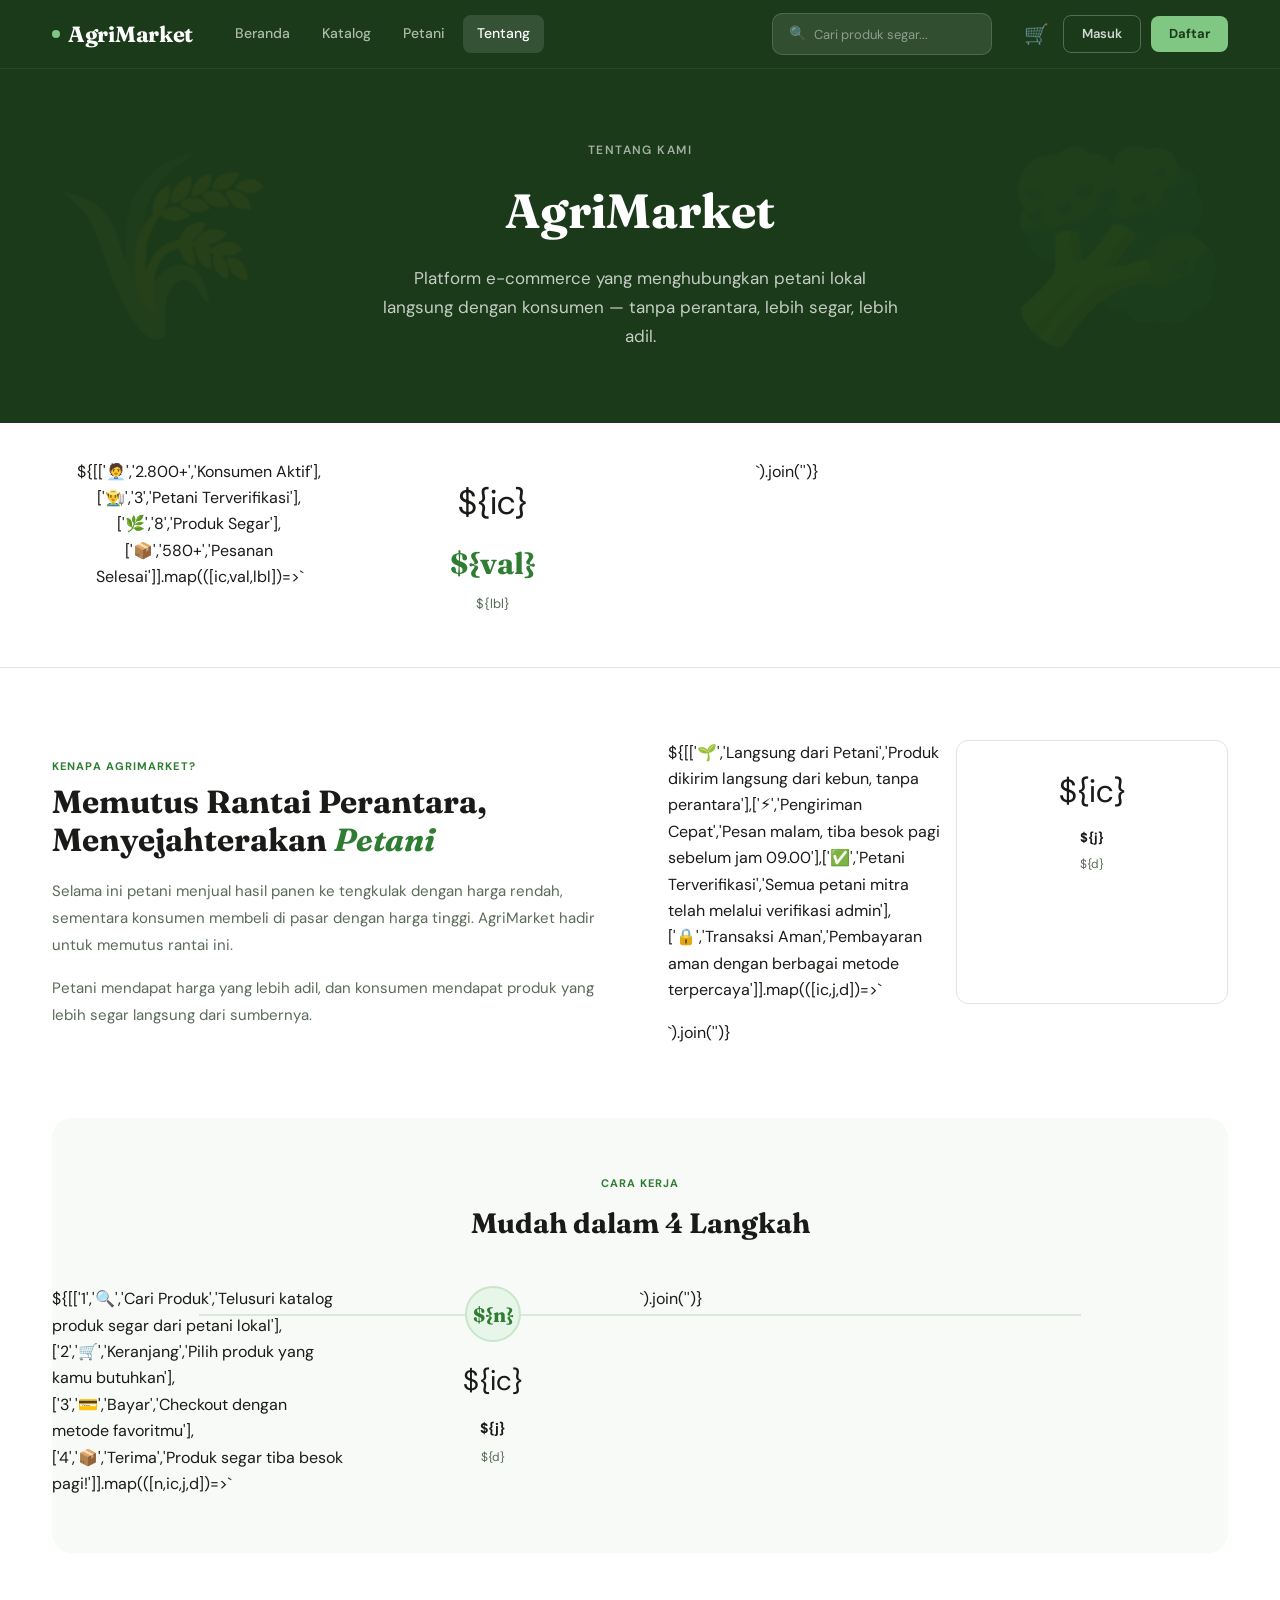
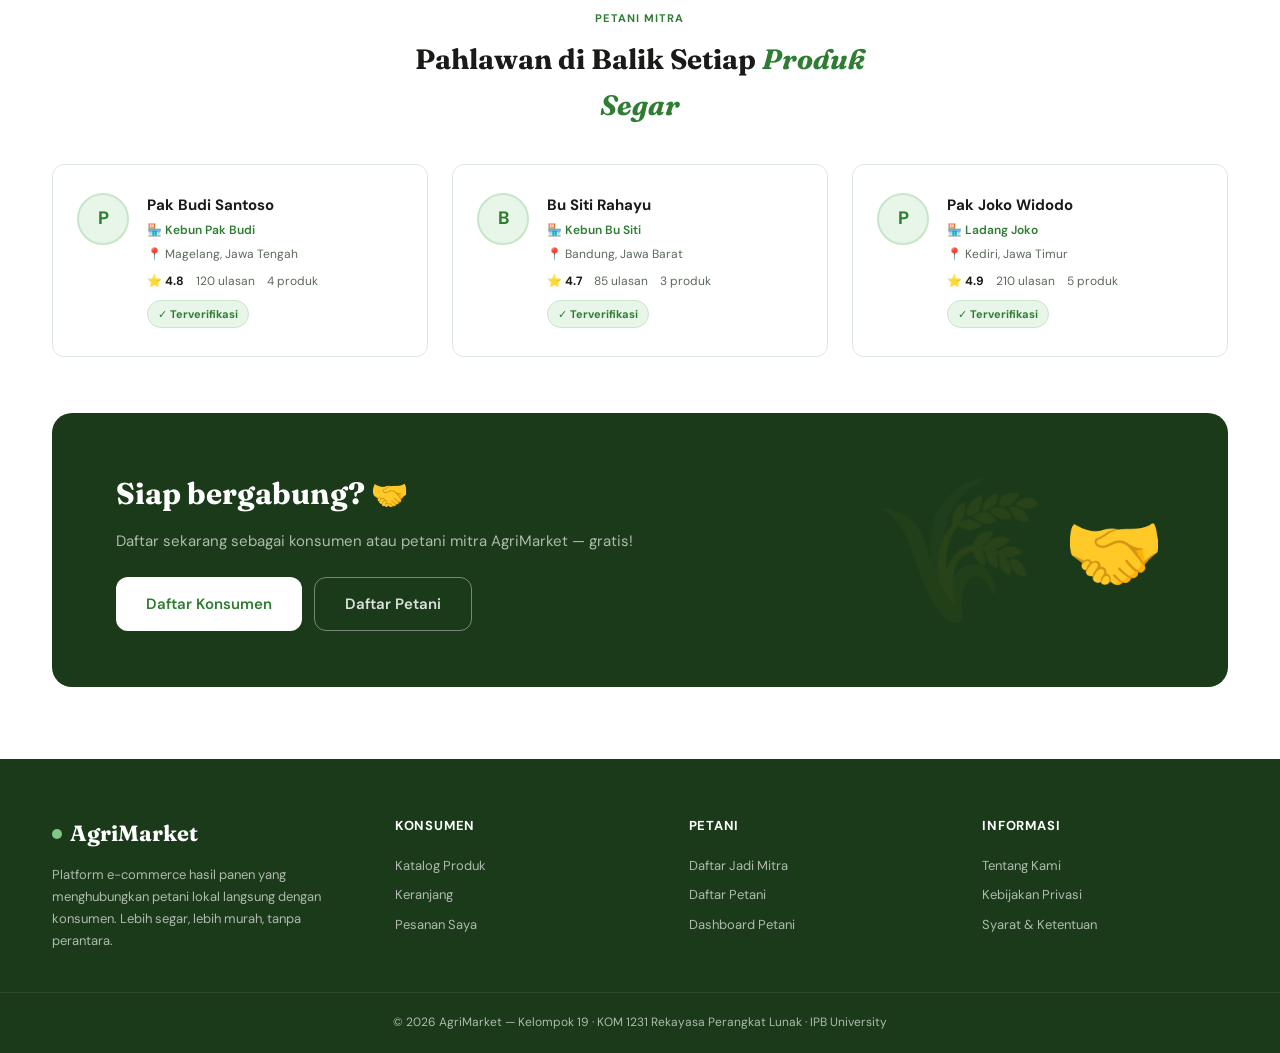
==== pages/tentang.html @ 1451890f "Initial commit" ====
<!DOCTYPE html>
<html lang="id">
<head>
<meta charset="UTF-8">
<meta name="viewport" content="width=device-width, initial-scale=1.0">
<title>Tentang Kami — AgriMarket</title>
<link rel="stylesheet" href="../css/style.css">
</head>
<body>
<div id="navbar"></div>

<!-- Hero -->
<div style="background:var(--g900);padding:72px 0;text-align:center;color:#fff;position:relative;overflow:hidden">
  <div style="position:absolute;left:4%;top:50%;transform:translateY(-50%);font-size:180px;opacity:.05">🌾</div>
  <div style="position:absolute;right:4%;top:50%;transform:translateY(-50%);font-size:180px;opacity:.05">🥦</div>
  <div style="position:relative;z-index:1">
    <div style="font-size:12px;text-transform:uppercase;letter-spacing:.12em;opacity:.6;margin-bottom:10px;font-weight:600">Tentang Kami</div>
    <h1 style="font-family:var(--font-head);font-size:48px;font-weight:700;margin-bottom:14px">AgriMarket</h1>
    <p style="font-size:17px;opacity:.75;max-width:520px;margin:0 auto;line-height:1.7">Platform e-commerce yang menghubungkan petani lokal langsung dengan konsumen — tanpa perantara, lebih segar, lebih adil.</p>
  </div>
</div>

<!-- Stats -->
<div style="background:var(--white);border-bottom:1.5px solid var(--border)">
  <div class="container">
    <div style="display:grid;grid-template-columns:repeat(4,1fr);text-align:center;padding:36px 0">
      ${[['🧑‍💼','2.800+','Konsumen Aktif'],['👨‍🌾','3','Petani Terverifikasi'],['🌿','8','Produk Segar'],['📦','580+','Pesanan Selesai']].map(([ic,val,lbl])=>`
      <div style="padding:16px">
        <div style="font-size:34px;margin-bottom:8px">${ic}</div>
        <div style="font-family:var(--font-head);font-size:30px;font-weight:700;color:var(--g700)">${val}</div>
        <div style="font-size:13px;color:var(--muted);margin-top:5px">${lbl}</div>
      </div>`).join('')}
    </div>
  </div>
</div>

<div class="container">

  <!-- Misi -->
  <section class="section">
    <div style="display:grid;grid-template-columns:1fr 1fr;gap:56px;align-items:center">
      <div>
        <div class="sec-pre">Kenapa AgriMarket?</div>
        <h2 style="font-family:var(--font-head);font-size:32px;font-weight:700;margin-bottom:18px;line-height:1.2">Memutus Rantai Perantara, Menyejahterakan <em style="color:var(--g700)">Petani</em></h2>
        <p class="text-muted" style="font-size:15px;line-height:1.8;margin-bottom:16px">Selama ini petani menjual hasil panen ke tengkulak dengan harga rendah, sementara konsumen membeli di pasar dengan harga tinggi. AgriMarket hadir untuk memutus rantai ini.</p>
        <p class="text-muted" style="font-size:15px;line-height:1.8">Petani mendapat harga yang lebih adil, dan konsumen mendapat produk yang lebih segar langsung dari sumbernya.</p>
      </div>
      <div style="display:grid;grid-template-columns:1fr 1fr;gap:16px">
        ${[['🌱','Langsung dari Petani','Produk dikirim langsung dari kebun, tanpa perantara'],['⚡','Pengiriman Cepat','Pesan malam, tiba besok pagi sebelum jam 09.00'],['✅','Petani Terverifikasi','Semua petani mitra telah melalui verifikasi admin'],['🔒','Transaksi Aman','Pembayaran aman dengan berbagai metode terpercaya']].map(([ic,j,d])=>`
        <div class="card card-pad" style="text-align:center">
          <div style="font-size:32px;margin-bottom:10px">${ic}</div>
          <div style="font-size:13px;font-weight:700;margin-bottom:6px">${j}</div>
          <div style="font-size:12px;color:var(--muted);line-height:1.5">${d}</div>
        </div>`).join('')}
      </div>
    </div>
  </section>

  <!-- Cara kerja -->
  <section class="section section-alt" style="padding:56px 0;background:var(--surf);border-radius:20px;margin-bottom:56px">
    <div style="text-align:center;margin-bottom:40px">
      <div class="sec-pre">Cara Kerja</div>
      <h2 style="font-family:var(--font-head);font-size:28px;font-weight:700">Mudah dalam 4 Langkah</h2>
    </div>
    <div class="steps-grid">
      ${[['1','🔍','Cari Produk','Telusuri katalog produk segar dari petani lokal'],['2','🛒','Keranjang','Pilih produk yang kamu butuhkan'],['3','💳','Bayar','Checkout dengan metode favoritmu'],['4','📦','Terima','Produk segar tiba besok pagi!']].map(([n,ic,j,d])=>`
      <div class="step">
        <div class="step-num">${n}</div>
        <div class="step-icon">${ic}</div>
        <div class="step-title">${j}</div>
        <div class="step-desc">${d}</div>
      </div>`).join('')}
    </div>
  </section>

  <!-- Petani mitra -->
  <section style="padding-bottom:56px">
    <div class="sec-head" style="text-align:center;max-width:500px;margin:0 auto 36px">
      <div class="sec-pre">Petani Mitra</div>
      <h2 style="font-family:var(--font-head);font-size:28px;font-weight:700">Pahlawan di Balik Setiap <em style="color:var(--g700)">Produk Segar</em></h2>
    </div>
    <div class="farmer-grid" id="farmer-list"></div>
  </section>

  <!-- CTA -->
  <section style="padding-bottom:72px">
    <div class="banner-join">
      <div>
        <h2>Siap bergabung? 🤝</h2>
        <p>Daftar sekarang sebagai konsumen atau petani mitra AgriMarket — gratis!</p>
        <div class="banner-join-btns">
          <a href="register.html" class="btn btn-white btn-lg">Daftar Konsumen</a>
          <a href="register.html?role=petani" class="btn btn-lg" style="background:transparent;border:1.5px solid rgba(255,255,255,.4);color:rgba(255,255,255,.85)">Daftar Petani</a>
        </div>
      </div>
      <div class="banner-visual">🤝</div>
    </div>
  </section>

</div>

<div id="footer"></div>
<script src="../js/app.js"></script>
<script src="../js/components.js"></script>
<script>
  initComponents('../');
  document.getElementById('farmer-list').innerHTML = DATA.petanis.map(p => `
    <a href="profil-petani.html?id=${p.id}" class="farmer-card">
      <div class="farmer-av">${p.nama.charAt(0)}</div>
      <div>
        <div class="farmer-name">${p.nama}</div>
        <div class="farmer-toko">🏪 ${p.toko}</div>
        <div class="farmer-loc">📍 ${p.lokasi}</div>
        <div class="farmer-meta"><span>⭐ <strong>${p.rating.toFixed(1)}</strong></span><span>${p.ulasan} ulasan</span><span>${p.produk} produk</span></div>
        <div style="margin-top:8px"><span class="badge badge-green">✓ Terverifikasi</span></div>
      </div>
    </a>`).join('');
</script>
</body>
</html>
---- css/style.css ----
/* ============================================================
   AgriMarket — Main Stylesheet
   Static HTML Version
   ============================================================ */

@import url('https://fonts.googleapis.com/css2?family=Fraunces:ital,wght@0,400;0,600;0,700;1,400&family=DM+Sans:wght@400;500;600&display=swap');

*, *::before, *::after { box-sizing: border-box; margin: 0; padding: 0; }

:root {
  --g900: #1a3a1a;
  --g800: #1B5E20;
  --g700: #2E7D32;
  --g500: #43A047;
  --g300: #81C784;
  --g100: #C8E6C9;
  --g50:  #E8F5E9;
  --gpale:#F1F8E9;
  --amber:#E65C00;
  --red:  #C62828;
  --navy: #1A237E;
  --txt:  #1a1a18;
  --muted:#5a6a5a;
  --light:#9aaa9a;
  --border:#dde8dd;
  --surf: #f7faf7;
  --white:#ffffff;
  --sh:   0 2px 16px rgba(30,60,30,.08);
  --sh-lg:0 8px 40px rgba(30,60,30,.12);
  --r:    12px;
  --font-head: 'Fraunces', Georgia, serif;
  --font-body: 'DM Sans', system-ui, sans-serif;
}

html { scroll-behavior: smooth; }
body { font-family: var(--font-body); color: var(--txt); background: var(--white); line-height: 1.65; -webkit-font-smoothing: antialiased; }
a    { text-decoration: none; color: inherit; }
img  { max-width: 100%; display: block; }

/* ── NAVBAR ── */
.navbar {
  background: var(--g900);
  position: sticky; top: 0; z-index: 100;
  border-bottom: 1px solid rgba(255,255,255,.06);
}
.nav-inner {
  max-width: 1240px; margin: 0 auto;
  padding: 0 32px; height: 68px;
  display: flex; align-items: center; gap: 28px;
}
.nav-logo {
  font-family: var(--font-head);
  color: #fff; font-size: 22px; font-weight: 700;
  letter-spacing: -.3px; white-space: nowrap;
  display: flex; align-items: center; gap: 8px;
}
.nav-logo .dot { width: 8px; height: 8px; border-radius: 50%; background: var(--g300); }
.nav-links { display: flex; gap: 4px; }
.nav-link {
  color: rgba(255,255,255,.65); font-size: 14px; font-weight: 500;
  padding: 7px 14px; border-radius: 8px; transition: all .15s;
}
.nav-link:hover { color: #fff; background: rgba(255,255,255,.08); }
.nav-link.active { color: #fff; background: rgba(255,255,255,.12); }
.nav-spacer { flex: 1; }
.nav-search {
  display: flex; align-items: center; gap: 8px;
  background: rgba(255,255,255,.1); border: 1px solid rgba(255,255,255,.15);
  border-radius: 10px; padding: 8px 16px; width: 220px; cursor: text;
  transition: all .2s;
}
.nav-search:hover { background: rgba(255,255,255,.14); }
.nav-search input {
  background: transparent; border: none; outline: none;
  color: #fff; font-size: 13px; width: 100%; font-family: var(--font-body);
}
.nav-search input::placeholder { color: rgba(255,255,255,.45); }
.nav-search-icon { font-size: 14px; opacity: .5; }
.nav-right { display: flex; align-items: center; gap: 10px; }
.btn-nav { padding: 7px 18px; border-radius: 8px; font-size: 13px; font-weight: 600; cursor: pointer; transition: all .15s; font-family: var(--font-body); border: none; }
.btn-nav-ghost { background: transparent; color: rgba(255,255,255,.8); border: 1px solid rgba(255,255,255,.25); }
.btn-nav-ghost:hover { background: rgba(255,255,255,.1); color: #fff; }
.btn-nav-solid { background: var(--g300); color: var(--g900); font-weight: 700; }
.btn-nav-solid:hover { background: #fff; }
.nav-cart {
  position: relative; color: rgba(255,255,255,.75); font-size: 20px;
  cursor: pointer; padding: 4px; transition: color .15s;
  display: flex; align-items: center;
}
.nav-cart:hover { color: #fff; }
.cart-badge {
  position: absolute; top: -4px; right: -6px;
  background: var(--amber); color: #fff;
  border-radius: 50%; width: 18px; height: 18px;
  font-size: 10px; font-weight: 700;
  display: flex; align-items: center; justify-content: center;
  font-family: var(--font-body);
}

/* ── HERO ── */
.hero {
  background: var(--g900);
  min-height: 580px;
  display: flex; align-items: center;
  position: relative; overflow: hidden;
}
.hero-bg-text {
  position: absolute; right: -2%; bottom: -5%;
  font-family: var(--font-head);
  font-size: 320px; font-weight: 700; color: rgba(255,255,255,.03);
  line-height: 1; pointer-events: none; user-select: none;
  white-space: nowrap;
}
.hero-inner {
  max-width: 1240px; margin: 0 auto; padding: 80px 32px;
  display: grid; grid-template-columns: 1fr 480px; gap: 64px; align-items: center;
  position: relative; z-index: 1;
}
.hero-pre {
  display: inline-flex; align-items: center; gap: 8px;
  background: rgba(129,199,132,.15); border: 1px solid rgba(129,199,132,.3);
  border-radius: 20px; padding: 5px 14px;
  font-size: 12px; font-weight: 600; color: var(--g300);
  text-transform: uppercase; letter-spacing: .08em; margin-bottom: 20px;
}
.hero-h {
  font-family: var(--font-head);
  font-size: 54px; font-weight: 700; color: #fff;
  line-height: 1.1; margin-bottom: 18px; letter-spacing: -.5px;
}
.hero-h em { font-style: italic; color: var(--g300); }
.hero-sub { font-size: 17px; color: rgba(255,255,255,.65); margin-bottom: 36px; line-height: 1.7; max-width: 480px; }
.hero-btns { display: flex; gap: 12px; flex-wrap: wrap; }
.btn-hero-main { background: var(--g300); color: var(--g900); border: none; border-radius: 10px; padding: 14px 28px; font-size: 15px; font-weight: 700; cursor: pointer; font-family: var(--font-body); transition: all .2s; }
.btn-hero-main:hover { background: #fff; transform: translateY(-1px); box-shadow: 0 6px 20px rgba(0,0,0,.2); }
.btn-hero-ghost { background: transparent; color: rgba(255,255,255,.8); border: 1.5px solid rgba(255,255,255,.3); border-radius: 10px; padding: 13px 28px; font-size: 15px; font-weight: 600; cursor: pointer; font-family: var(--font-body); transition: all .2s; }
.btn-hero-ghost:hover { border-color: rgba(255,255,255,.6); color: #fff; }
.hero-stats { display: flex; gap: 36px; margin-top: 44px; padding-top: 36px; border-top: 1px solid rgba(255,255,255,.1); }
.hs { }
.hs-num { font-family: var(--font-head); font-size: 28px; font-weight: 700; color: #fff; }
.hs-lbl { font-size: 12px; color: rgba(255,255,255,.5); margin-top: 3px; }
.hero-visual {
  background: rgba(255,255,255,.04); border: 1px solid rgba(255,255,255,.08);
  border-radius: 24px; padding: 40px;
  display: flex; flex-direction: column; gap: 12px;
}
.hv-card {
  background: rgba(255,255,255,.07); border: 1px solid rgba(255,255,255,.1);
  border-radius: 14px; padding: 16px 20px;
  display: flex; align-items: center; gap: 14px;
  animation: float 4s ease-in-out infinite;
}
.hv-card:nth-child(2) { animation-delay: .6s; margin-left: 24px; }
.hv-card:nth-child(3) { animation-delay: 1.2s; }
@keyframes float { 0%,100%{transform:translateY(0)} 50%{transform:translateY(-5px)} }
.hv-icon { font-size: 32px; flex-shrink: 0; }
.hv-name { font-size: 14px; font-weight: 600; color: #fff; margin-bottom: 2px; }
.hv-meta { font-size: 12px; color: rgba(255,255,255,.5); }
.hv-price { font-size: 15px; font-weight: 700; color: var(--g300); margin-left: auto; }

/* ── SECTION ── */
.section { padding: 72px 0; }
.section-alt { background: var(--surf); }
.container { max-width: 1240px; margin: 0 auto; padding: 0 32px; }
.sec-head { margin-bottom: 40px; }
.sec-pre { font-size: 11px; font-weight: 700; color: var(--g700); text-transform: uppercase; letter-spacing: .1em; margin-bottom: 8px; }
.sec-title { font-family: var(--font-head); font-size: 34px; font-weight: 700; color: var(--txt); line-height: 1.2; }
.sec-title em { font-style: italic; color: var(--g700); }
.sec-sub { font-size: 15px; color: var(--muted); margin-top: 10px; line-height: 1.6; }
.sec-head-row { display: flex; align-items: flex-end; justify-content: space-between; }
.sec-link { font-size: 14px; font-weight: 600; color: var(--g700); display: flex; align-items: center; gap: 4px; transition: gap .15s; }
.sec-link:hover { gap: 8px; }

/* ── CATEGORY ── */
.cat-strip { display: flex; gap: 10px; flex-wrap: wrap; margin-bottom: 40px; }
.cat-chip {
  padding: 8px 20px; border-radius: 20px;
  border: 1.5px solid var(--border); background: var(--white);
  color: var(--muted); font-size: 13px; font-weight: 500;
  cursor: pointer; transition: all .15s; white-space: nowrap;
}
.cat-chip:hover, .cat-chip.active {
  background: var(--g50); border-color: var(--g700); color: var(--g700);
}

/* ── PRODUCT GRID ── */
.prod-grid { display: grid; grid-template-columns: repeat(4,1fr); gap: 20px; }
.prod-card {
  background: var(--white); border-radius: var(--r);
  border: 1.5px solid var(--border); overflow: hidden;
  transition: box-shadow .2s, transform .2s, border-color .2s;
  display: flex; flex-direction: column;
}
.prod-card:hover { box-shadow: var(--sh); transform: translateY(-3px); border-color: var(--g100); }
.prod-img {
  height: 160px; display: flex; align-items: center; justify-content: center;
  font-size: 56px; background: var(--g50); position: relative;
}
.prod-badge {
  position: absolute; top: 10px; left: 10px;
  background: var(--g700); color: #fff;
  border-radius: 6px; padding: 3px 8px; font-size: 10px; font-weight: 700;
}
.prod-body { padding: 14px 16px; flex: 1; display: flex; flex-direction: column; }
.prod-name { font-size: 14px; font-weight: 600; color: var(--txt); margin-bottom: 4px; line-height: 1.35; }
.prod-seller { font-size: 12px; color: var(--muted); margin-bottom: 5px; display: flex; align-items: center; gap: 4px; }
.prod-rating { font-size: 11px; color: var(--amber); margin-bottom: 12px; }
.prod-footer { display: flex; align-items: center; justify-content: space-between; margin-top: auto; }
.prod-price { font-family: var(--font-head); font-size: 18px; font-weight: 700; color: var(--g700); }
.prod-price span { font-family: var(--font-body); font-size: 11px; font-weight: 400; color: var(--muted); }
.btn-add {
  background: var(--g700); color: #fff; border: none;
  border-radius: 8px; padding: 8px 14px; font-size: 13px; font-weight: 600;
  cursor: pointer; transition: all .15s; font-family: var(--font-body);
}
.btn-add:hover { background: var(--g900); }

/* ── WHY CARDS ── */
.why-grid { display: grid; grid-template-columns: repeat(4,1fr); gap: 24px; }
.why-card {
  background: var(--white); border-radius: var(--r);
  border: 1.5px solid var(--border); padding: 28px 24px;
  transition: box-shadow .2s, border-color .2s;
}
.why-card:hover { box-shadow: var(--sh); border-color: var(--g100); }
.why-icon { font-size: 36px; margin-bottom: 16px; }
.why-title { font-size: 15px; font-weight: 700; margin-bottom: 8px; }
.why-desc  { font-size: 13px; color: var(--muted); line-height: 1.6; }

/* ── FARMER CARDS ── */
.farmer-grid { display: grid; grid-template-columns: repeat(3,1fr); gap: 24px; }
.farmer-card {
  background: var(--white); border-radius: var(--r);
  border: 1.5px solid var(--border); padding: 28px 24px;
  transition: box-shadow .2s, border-color .2s;
  display: flex; gap: 18px; align-items: flex-start;
}
.farmer-card:hover { box-shadow: var(--sh); border-color: var(--g100); }
.farmer-av {
  width: 52px; height: 52px; flex-shrink: 0;
  border-radius: 50%; background: var(--g50);
  display: flex; align-items: center; justify-content: center;
  font-size: 18px; font-weight: 700; color: var(--g700);
  border: 2px solid var(--g100);
}
.farmer-name { font-size: 15px; font-weight: 700; margin-bottom: 3px; }
.farmer-toko { font-size: 12px; color: var(--g700); font-weight: 600; margin-bottom: 4px; }
.farmer-loc  { font-size: 12px; color: var(--muted); margin-bottom: 8px; }
.farmer-meta { display: flex; gap: 12px; font-size: 12px; color: var(--muted); flex-wrap: wrap; }
.farmer-meta strong { color: var(--txt); }

/* ── STEPS ── */
.steps-grid { display: grid; grid-template-columns: repeat(4,1fr); gap: 0; position: relative; }
.steps-grid::before {
  content: ''; position: absolute; top: 28px; left: 12.5%; right: 12.5%;
  height: 2px; background: var(--border); z-index: 0;
}
.step { text-align: center; padding: 0 16px; position: relative; z-index: 1; }
.step-num {
  width: 56px; height: 56px; border-radius: 50%;
  background: var(--g50); border: 2px solid var(--g100);
  display: flex; align-items: center; justify-content: center;
  margin: 0 auto 16px;
  font-family: var(--font-head); font-size: 20px; font-weight: 700; color: var(--g700);
}
.step-icon { font-size: 28px; margin-bottom: 12px; }
.step-title { font-size: 14px; font-weight: 700; margin-bottom: 8px; }
.step-desc  { font-size: 12px; color: var(--muted); line-height: 1.6; }

/* ── BANNER ── */
.banner-join {
  background: var(--g900); border-radius: 20px;
  padding: 56px 64px;
  display: grid; grid-template-columns: 1fr auto; gap: 48px; align-items: center;
  position: relative; overflow: hidden;
}
.banner-join::after {
  content: '🌾'; position: absolute; right: 180px; top: 50%;
  transform: translateY(-50%); font-size: 140px; opacity: .06; pointer-events: none;
}
.banner-join h2 { font-family: var(--font-head); font-size: 30px; font-weight: 700; color: #fff; margin-bottom: 10px; }
.banner-join p  { font-size: 15px; color: rgba(255,255,255,.65); margin-bottom: 24px; line-height: 1.6; }
.banner-join-btns { display: flex; gap: 12px; }
.banner-visual { font-size: 80px; position: relative; z-index: 1; }

/* ── TESTIMONIALS ── */
.testi-grid { display: grid; grid-template-columns: repeat(3,1fr); gap: 24px; }
.testi-card {
  background: var(--white); border-radius: var(--r); border: 1.5px solid var(--border); padding: 24px;
}
.testi-stars { color: var(--amber); font-size: 14px; margin-bottom: 12px; }
.testi-text  { font-size: 14px; color: var(--muted); line-height: 1.7; margin-bottom: 16px; font-style: italic; }
.testi-author { display: flex; align-items: center; gap: 10px; }
.testi-av { width: 36px; height: 36px; border-radius: 50%; background: var(--g50); display: flex; align-items: center; justify-content: center; font-size: 13px; font-weight: 700; color: var(--g700); }
.testi-name { font-size: 13px; font-weight: 600; }
.testi-role { font-size: 11px; color: var(--muted); }

/* ── BUTTONS ── */
.btn { display: inline-flex; align-items: center; gap: 6px; padding: 11px 24px; border-radius: 10px; font-size: 14px; font-weight: 600; cursor: pointer; font-family: var(--font-body); border: none; transition: all .18s; }
.btn-green   { background: var(--g700); color: #fff; }
.btn-green:hover { background: var(--g900); transform: translateY(-1px); }
.btn-outline { background: transparent; color: var(--g700); border: 2px solid var(--g700); }
.btn-outline:hover { background: var(--g50); }
.btn-white   { background: #fff; color: var(--g700); }
.btn-white:hover { background: var(--g50); }
.btn-lg { padding: 14px 30px; font-size: 15px; border-radius: 12px; }
.btn-sm { padding: 7px 14px; font-size: 12px; border-radius: 8px; }

/* ── FORM ── */
.form-group  { margin-bottom: 18px; }
.form-label  { display: block; font-size: 12px; font-weight: 600; color: var(--muted); text-transform: uppercase; letter-spacing: .06em; margin-bottom: 7px; }
.form-input  { width: 100%; background: var(--white); border: 1.5px solid var(--border); border-radius: 10px; padding: 11px 16px; font-size: 14px; font-family: var(--font-body); color: var(--txt); transition: border-color .15s, box-shadow .15s; }
.form-input:focus { outline: none; border-color: var(--g500); box-shadow: 0 0 0 3px rgba(67,160,71,.1); }
.form-select { appearance: none; background-image: url("data:image/svg+xml,%3Csvg xmlns='http://www.w3.org/2000/svg' width='12' height='12' viewBox='0 0 12 12'%3E%3Cpath fill='%235a6a5a' d='M6 8L1 3h10z'/%3E%3C/svg%3E"); background-repeat: no-repeat; background-position: right 14px center; padding-right: 40px; }

/* ── TABLE ── */
.tbl { width: 100%; border-collapse: collapse; font-size: 13px; }
.tbl th { background: var(--surf); padding: 12px 16px; font-size: 11px; font-weight: 700; color: var(--muted); text-align: left; text-transform: uppercase; letter-spacing: .06em; border-bottom: 2px solid var(--border); }
.tbl td { padding: 14px 16px; border-bottom: 1px solid var(--border); vertical-align: middle; }
.tbl tr:last-child td { border-bottom: none; }
.tbl tr:hover td { background: var(--surf); }

/* ── BADGES ── */
.badge { display: inline-flex; align-items: center; padding: 4px 10px; border-radius: 20px; font-size: 11px; font-weight: 700; }
.badge-green  { background: var(--g50);  color: var(--g700);  border: 1px solid var(--g100); }
.badge-amber  { background: #FFF3E0;     color: var(--amber); border: 1px solid #FFE0B2; }
.badge-red    { background: #FFEBEE;     color: var(--red);   border: 1px solid #FFCDD2; }
.badge-navy   { background: #E8EAF6;     color: var(--navy);  border: 1px solid #C5CAE9; }
.tag { display: inline-flex; align-items: center; gap: 4px; background: var(--g50); border: 1px solid var(--g100); border-radius: 7px; padding: 4px 10px; font-size: 11px; color: var(--g700); font-weight: 600; }

/* ── DASH LAYOUT ── */
.dash-wrap { display: grid; grid-template-columns: 240px 1fr; min-height: calc(100vh - 68px); }
.sidebar { background: var(--white); border-right: 1.5px solid var(--border); }
.sb-profile { padding: 24px 20px; border-bottom: 1.5px solid var(--border); }
.sb-av { width: 54px; height: 54px; border-radius: 50%; background: var(--g50); color: var(--g700); font-size: 20px; font-weight: 700; display: flex; align-items: center; justify-content: center; border: 2px solid var(--g100); margin-bottom: 10px; }
.sb-name { font-size: 14px; font-weight: 700; margin-bottom: 2px; }
.sb-role { font-size: 11px; color: var(--muted); }
.sb-nav  { padding: 12px 8px; }
.sb-item { display: flex; align-items: center; gap: 10px; padding: 11px 14px; font-size: 13px; font-weight: 500; color: var(--muted); border-radius: 8px; cursor: pointer; transition: all .12s; text-decoration: none; margin-bottom: 2px; }
.sb-item:hover  { background: var(--surf); color: var(--txt); }
.sb-item.active { background: var(--g50); color: var(--g700); font-weight: 700; }
.dash-main { background: var(--surf); padding: 32px 40px; }

/* admin sidebar */
.admin-sb { background: var(--g900); }
.asb-logo { padding: 20px 22px; border-bottom: 1px solid rgba(255,255,255,.08); color: #fff; font-size: 15px; font-weight: 700; font-family: var(--font-head); }
.asb-item { display: flex; align-items: center; gap: 10px; padding: 11px 22px; font-size: 13px; font-weight: 500; color: rgba(255,255,255,.6); cursor: pointer; transition: all .12s; text-decoration: none; }
.asb-item:hover  { background: rgba(255,255,255,.07); color: rgba(255,255,255,.9); }
.asb-item.active { background: rgba(255,255,255,.12); color: #fff; font-weight: 700; border-left: 3px solid var(--g300); }

/* ── STAT CARDS ── */
.stat-grid { display: grid; grid-template-columns: repeat(4,1fr); gap: 16px; margin-bottom: 28px; }
.stat-card { background: var(--white); border-radius: var(--r); border: 1.5px solid var(--border); padding: 20px; }
.stat-icon  { font-size: 30px; margin-bottom: 12px; }
.stat-label { font-size: 11px; color: var(--muted); font-weight: 600; text-transform: uppercase; letter-spacing: .05em; margin-bottom: 5px; }
.stat-val   { font-family: var(--font-head); font-size: 26px; font-weight: 700; color: var(--txt); }
.stat-sub   { font-size: 11px; margin-top: 4px; }
.stat-up    { color: var(--g700); }
.stat-warn  { color: var(--amber); }

/* ── CART / CHECKOUT ── */
.cart-layout  { display: grid; grid-template-columns: 1fr 360px; gap: 28px; align-items: start; }
.cart-item    { background: var(--white); border-radius: var(--r); border: 1.5px solid var(--border); padding: 18px; display: flex; gap: 16px; align-items: center; margin-bottom: 12px; }
.ci-img       { width: 76px; height: 76px; border-radius: 12px; background: var(--g50); display: flex; align-items: center; justify-content: center; font-size: 34px; flex-shrink: 0; }
.qty-row      { display: flex; align-items: center; gap: 10px; }
.qty-btn      { width: 32px; height: 32px; border-radius: 8px; border: 1.5px solid var(--border); background: var(--white); font-size: 16px; cursor: pointer; display: flex; align-items: center; justify-content: center; font-weight: 600; transition: all .12s; }
.qty-btn:hover{ border-color: var(--g700); color: var(--g700); }
.qty-val      { font-size: 15px; font-weight: 700; min-width: 28px; text-align: center; }
.sum-box      { background: var(--white); border-radius: var(--r); border: 1.5px solid var(--border); padding: 24px; position: sticky; top: 84px; }
.sum-row      { display: flex; justify-content: space-between; font-size: 13px; color: var(--muted); padding: 6px 0; }
.sum-total    { display: flex; justify-content: space-between; font-size: 17px; font-weight: 700; padding-top: 14px; margin-top: 8px; border-top: 2px solid var(--border); }

/* ── DETAIL PAGE ── */
.detail-layout { display: grid; grid-template-columns: 1fr 1.1fr; gap: 48px; align-items: start; }
.d-gallery     { display: flex; flex-direction: column; gap: 12px; }
.d-main        { height: 340px; background: var(--g50); border-radius: 16px; border: 1.5px solid var(--border); display: flex; align-items: center; justify-content: center; font-size: 110px; }
.d-thumbs      { display: flex; gap: 10px; }
.d-thumb       { width: 70px; height: 70px; border-radius: 10px; background: var(--g50); border: 2px solid transparent; display: flex; align-items: center; justify-content: center; font-size: 28px; cursor: pointer; transition: border-color .15s; }
.d-thumb.active{ border-color: var(--g700); }

/* ── AUTH PAGE ── */
.auth-wrap  { min-height: calc(100vh - 68px); display: grid; grid-template-columns: 1fr 1fr; }
.auth-left  { background: var(--g900); padding: 64px 56px; display: flex; flex-direction: column; justify-content: center; position: relative; overflow: hidden; }
.auth-left-bg { position: absolute; right: -60px; bottom: -60px; font-size: 280px; opacity: .04; line-height: 1; pointer-events: none; }
.auth-right { padding: 40px 56px; display: flex; align-items: center; justify-content: center; background: var(--gpale); }
.auth-card  { background: var(--white); border-radius: 20px; border: 1.5px solid var(--border); box-shadow: var(--sh-lg); padding: 44px; width: 100%; max-width: 420px; }
.auth-logo  { text-align: center; margin-bottom: 28px; }
.auth-ring  { width: 60px; height: 60px; border-radius: 50%; background: var(--g700); color: #fff; font-size: 26px; display: flex; align-items: center; justify-content: center; margin: 0 auto 12px; }
.auth-tabs  { display: flex; background: var(--surf); border-radius: 10px; padding: 4px; gap: 4px; margin-bottom: 24px; }
.auth-tab   { flex: 1; padding: 9px; border-radius: 7px; font-size: 13px; font-weight: 600; cursor: pointer; text-align: center; color: var(--muted); border: none; background: transparent; font-family: var(--font-body); transition: all .15s; }
.auth-tab.active { background: var(--white); color: var(--g700); box-shadow: var(--sh); }

/* ── FOOTER ── */
.footer { background: var(--g900); color: rgba(255,255,255,.65); margin-top: 0; }
.footer-inner { max-width: 1240px; margin: 0 auto; padding: 56px 32px 40px; display: grid; grid-template-columns: 1.2fr 1fr 1fr 1fr; gap: 48px; }
.footer-brand .footer-logo { font-family: var(--font-head); color: #fff; font-size: 22px; font-weight: 700; margin-bottom: 12px; display: flex; align-items: center; gap: 8px; }
.footer-brand p { font-size: 13px; line-height: 1.7; }
.footer-col h4 { color: #fff; font-size: 13px; font-weight: 700; margin-bottom: 14px; text-transform: uppercase; letter-spacing: .06em; }
.footer-col a { display: block; font-size: 13px; padding: 4px 0; transition: color .15s; }
.footer-col a:hover { color: #fff; }
.footer-bottom { border-top: 1px solid rgba(255,255,255,.08); text-align: center; padding: 20px 32px; font-size: 12px; }

/* ── BREADCRUMB ── */
.breadcrumb { display: flex; align-items: center; gap: 6px; font-size: 13px; color: var(--muted); padding: 18px 0; }
.breadcrumb a { color: var(--g700); }
.breadcrumb .sep { color: var(--light); }

/* ── UTILITIES ── */
.text-muted  { color: var(--muted); }
.text-green  { color: var(--g700); }
.text-red    { color: var(--red); }
.text-amber  { color: var(--amber); }
.text-sm     { font-size: 12px; }
.text-center { text-align: center; }
.text-right  { text-align: right; }
.font-bold   { font-weight: 700; }
.font-head   { font-family: var(--font-head); }
.flex        { display: flex; }
.flex-center { display: flex; align-items: center; justify-content: center; }
.flex-between{ display: flex; align-items: center; justify-content: space-between; }
.gap-8  { gap: 8px; } .gap-12 { gap: 12px; } .gap-16 { gap: 16px; } .gap-24 { gap: 24px; }
.mt-8  { margin-top: 8px; }  .mt-12 { margin-top: 12px; }
.mt-16 { margin-top: 16px; } .mt-24 { margin-top: 24px; }
.mb-8  { margin-bottom: 8px; }  .mb-12 { margin-bottom: 12px; }
.mb-16 { margin-bottom: 16px; } .mb-24 { margin-bottom: 24px; }
.divider { border: none; border-top: 1.5px solid var(--border); margin: 20px 0; }
.card    { background: var(--white); border-radius: var(--r); border: 1.5px solid var(--border); }
.card-pad{ padding: 24px; }
.empty-state { text-align: center; padding: 72px 20px; color: var(--muted); }
.empty-state .icon { font-size: 52px; margin-bottom: 14px; }
.w-full  { width: 100%; }

/* ── FLASH ── */
.flash { padding: 14px 32px; font-size: 14px; font-weight: 500; text-align: center; }
.flash-ok  { background: var(--g50); color: var(--g700); border-bottom: 1px solid var(--g100); }
.flash-err { background: #FFEBEE; color: var(--red); border-bottom: 1px solid #FFCDD2; }

/* ── PAGE HEADER ── */
.page-hero { background: linear-gradient(135deg, var(--g900), var(--g700)); padding: 56px 0; color: #fff; }
.page-hero h1 { font-family: var(--font-head); font-size: 40px; font-weight: 700; margin-bottom: 10px; }
.page-hero p  { font-size: 16px; opacity: .75; }

/* ── ANIMATIONS ── */
@keyframes fadeUp { from { opacity:0; transform:translateY(20px); } to { opacity:1; transform:translateY(0); } }
.fade-up { animation: fadeUp .5s ease forwards; }
.fade-up:nth-child(1){animation-delay:.0s}
.fade-up:nth-child(2){animation-delay:.1s}
.fade-up:nth-child(3){animation-delay:.2s}
.fade-up:nth-child(4){animation-delay:.3s}

/* ── RESPONSIVE ── */
@media (max-width: 1024px) {
  .prod-grid, .why-grid { grid-template-columns: repeat(2,1fr); }
  .hero-inner { grid-template-columns: 1fr; }
  .hero-visual { display: none; }
  .hero-h { font-size: 40px; }
  .footer-inner { grid-template-columns: 1fr 1fr; gap: 32px; }
}
@media (max-width: 768px) {
  .nav-links, .nav-search { display: none; }
  .farmer-grid, .testi-grid { grid-template-columns: 1fr; }
  .steps-grid { grid-template-columns: 1fr 1fr; }
  .detail-layout, .auth-wrap, .cart-layout { grid-template-columns: 1fr; }
  .auth-left { display: none; }
  .dash-wrap { grid-template-columns: 1fr; }
  .sidebar, .admin-sb { display: none; }
  .stat-grid { grid-template-columns: 1fr 1fr; }
  .banner-join { grid-template-columns: 1fr; }
  .banner-visual { display: none; }
}
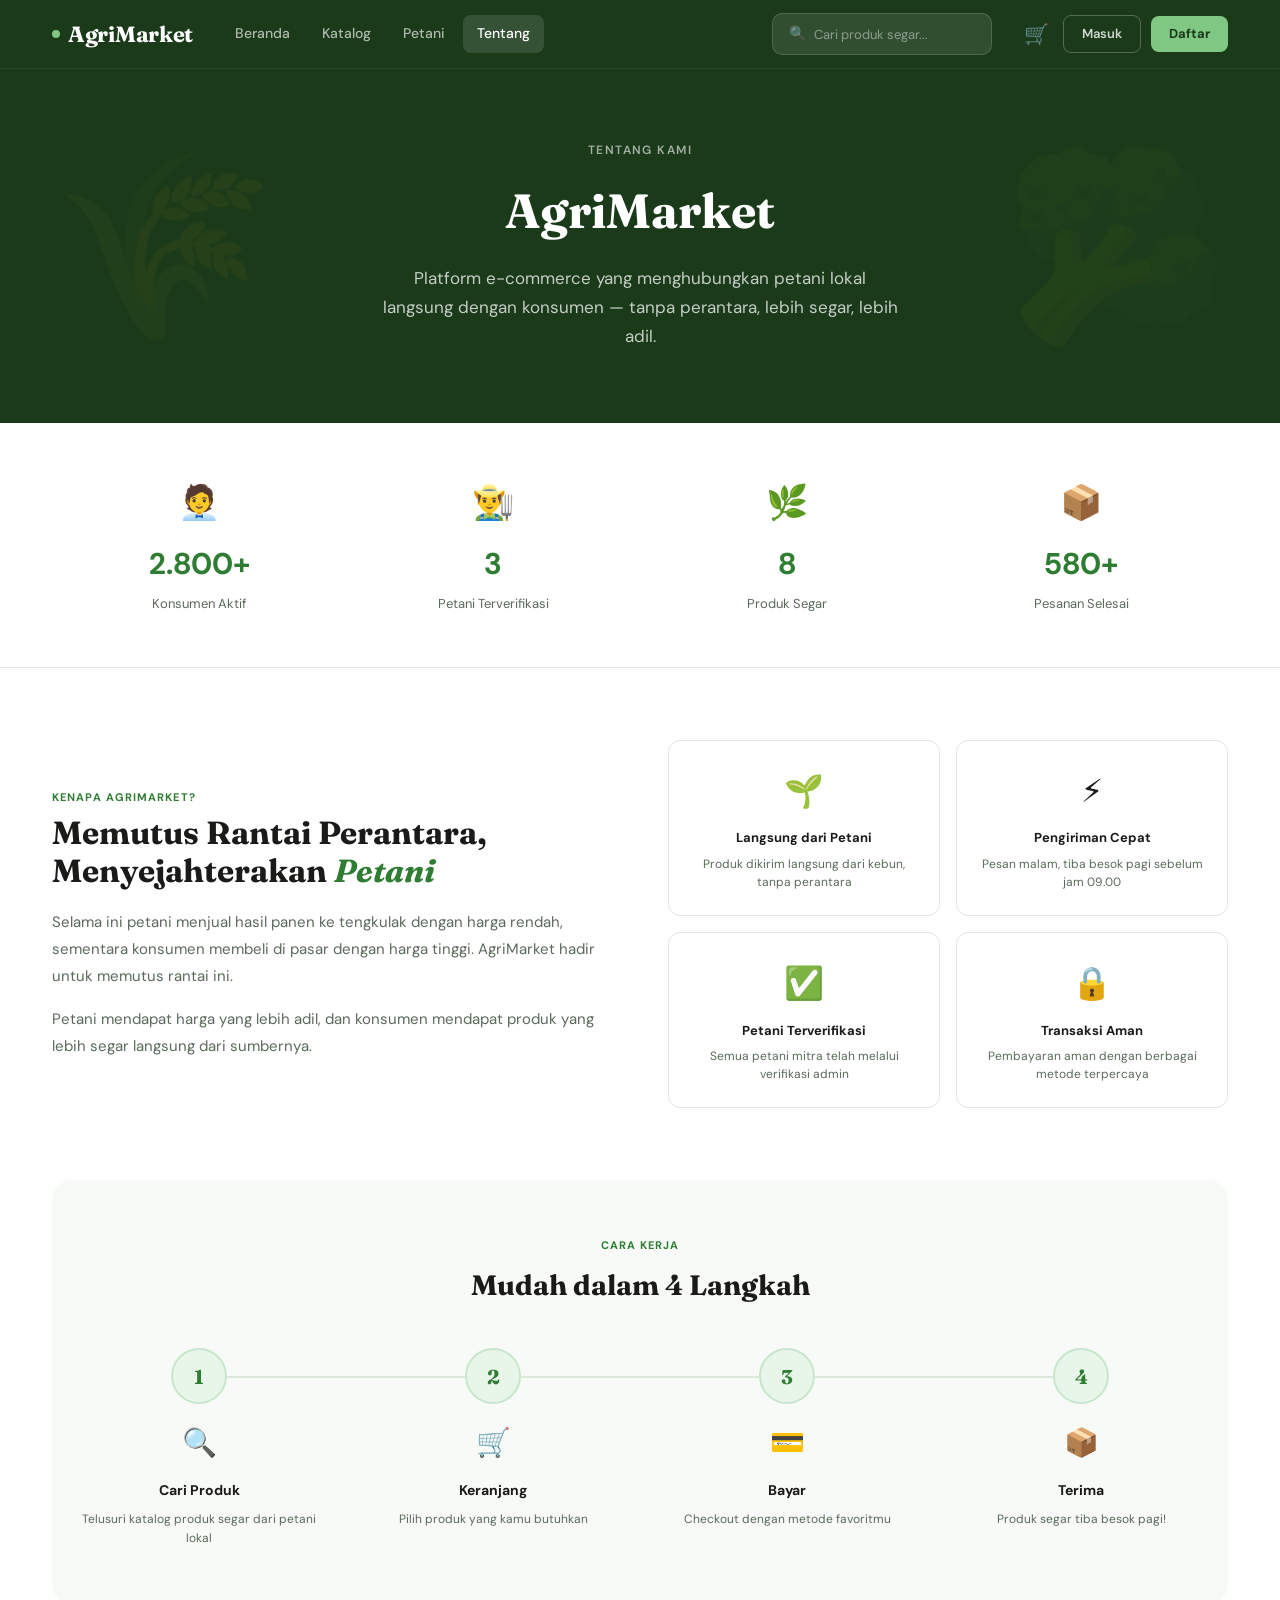
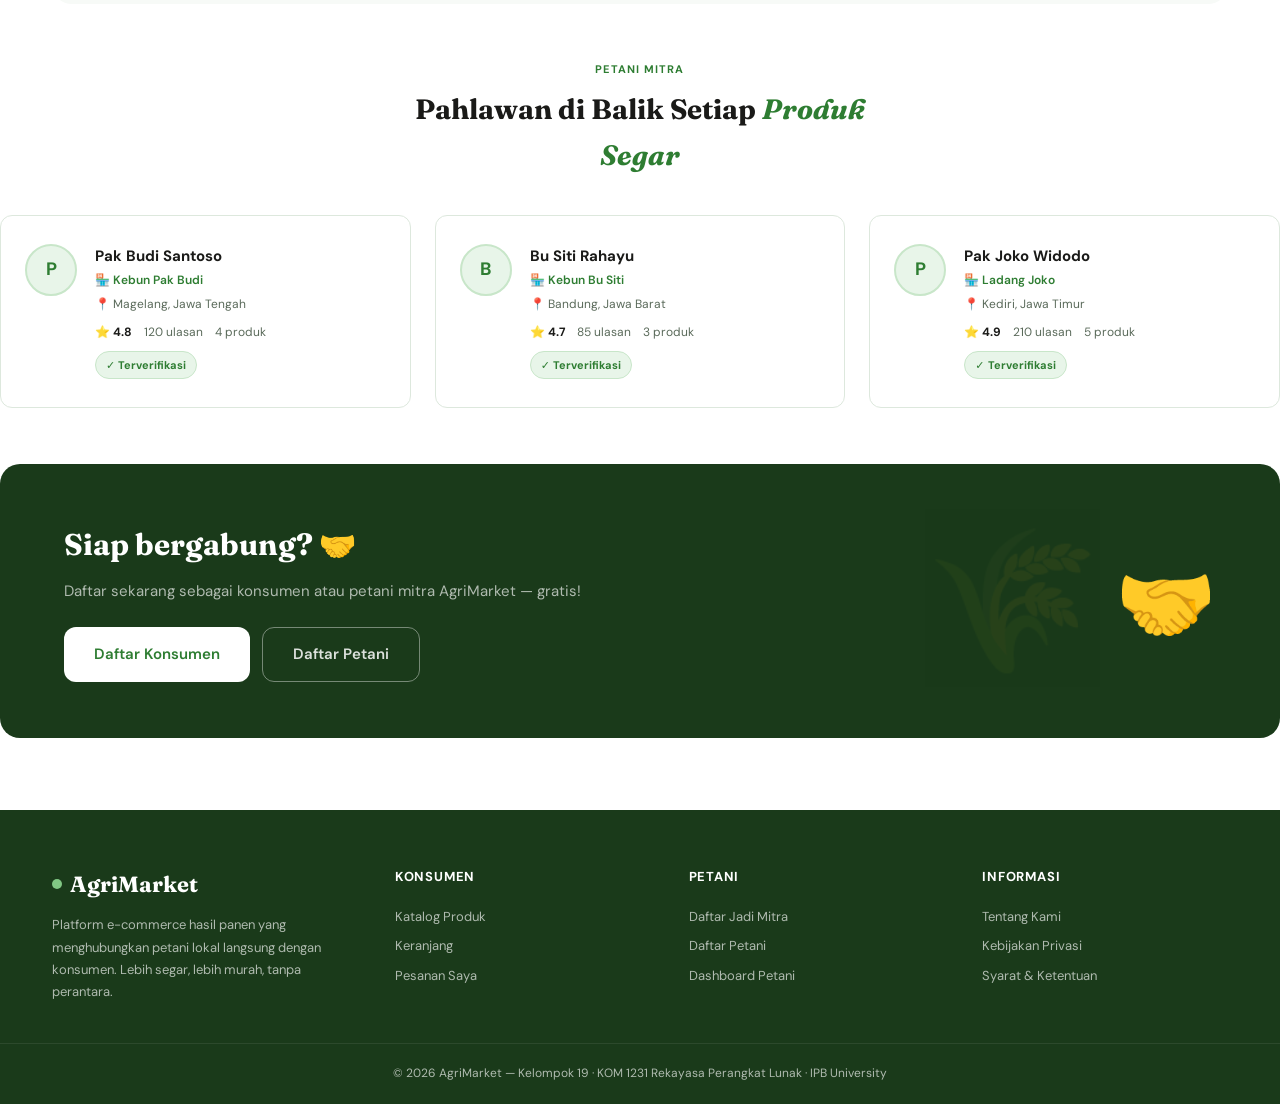
==== commit ac968bf4: "Update tentang.html" ====
--- a/pages/tentang.html
+++ b/pages/tentang.html
@@ -21,15 +21,10 @@
 </div>
 
 <!-- Stats -->
-<div style="background:var(--white);border-bottom:1.5px solid var(--border)">
+<div style="background: var(--white); border-bottom: 1.5px solid var(--border);">
   <div class="container">
-    <div style="display:grid;grid-template-columns:repeat(4,1fr);text-align:center;padding:36px 0">
-      ${[['🧑‍💼','2.800+','Konsumen Aktif'],['👨‍🌾','3','Petani Terverifikasi'],['🌿','8','Produk Segar'],['📦','580+','Pesanan Selesai']].map(([ic,val,lbl])=>`
-      <div style="padding:16px">
-        <div style="font-size:34px;margin-bottom:8px">${ic}</div>
-        <div style="font-family:var(--font-head);font-size:30px;font-weight:700;color:var(--g700)">${val}</div>
-        <div style="font-size:13px;color:var(--muted);margin-top:5px">${lbl}</div>
-      </div>`).join('')}
+    <div id="stats-grid"
+      style="display:grid;grid-template-columns:repeat(4,1fr);text-align:center;padding:36px 0">
     </div>
   </div>
 </div>
@@ -39,39 +34,99 @@
   <!-- Misi -->
   <section class="section">
     <div style="display:grid;grid-template-columns:1fr 1fr;gap:56px;align-items:center">
+      
+      <!-- kiri -->
       <div>
         <div class="sec-pre">Kenapa AgriMarket?</div>
-        <h2 style="font-family:var(--font-head);font-size:32px;font-weight:700;margin-bottom:18px;line-height:1.2">Memutus Rantai Perantara, Menyejahterakan <em style="color:var(--g700)">Petani</em></h2>
-        <p class="text-muted" style="font-size:15px;line-height:1.8;margin-bottom:16px">Selama ini petani menjual hasil panen ke tengkulak dengan harga rendah, sementara konsumen membeli di pasar dengan harga tinggi. AgriMarket hadir untuk memutus rantai ini.</p>
-        <p class="text-muted" style="font-size:15px;line-height:1.8">Petani mendapat harga yang lebih adil, dan konsumen mendapat produk yang lebih segar langsung dari sumbernya.</p>
+        <h2 style="font-family:var(--font-head);font-size:32px;font-weight:700;margin-bottom:18px;line-height:1.2">
+          Memutus Rantai Perantara, Menyejahterakan 
+          <em style="color:var(--g700)">Petani</em>
+        </h2>
+        <p class="text-muted" style="font-size:15px;line-height:1.8;margin-bottom:16px">
+          Selama ini petani menjual hasil panen ke tengkulak dengan harga rendah, 
+          sementara konsumen membeli di pasar dengan harga tinggi. 
+          AgriMarket hadir untuk memutus rantai ini.
+        </p>
+        <p class="text-muted" style="font-size:15px;line-height:1.8">
+          Petani mendapat harga yang lebih adil, dan konsumen mendapat produk 
+          yang lebih segar langsung dari sumbernya.
+        </p>
       </div>
-      <div style="display:grid;grid-template-columns:1fr 1fr;gap:16px">
-        ${[['🌱','Langsung dari Petani','Produk dikirim langsung dari kebun, tanpa perantara'],['⚡','Pengiriman Cepat','Pesan malam, tiba besok pagi sebelum jam 09.00'],['✅','Petani Terverifikasi','Semua petani mitra telah melalui verifikasi admin'],['🔒','Transaksi Aman','Pembayaran aman dengan berbagai metode terpercaya']].map(([ic,j,d])=>`
-        <div class="card card-pad" style="text-align:center">
-          <div style="font-size:32px;margin-bottom:10px">${ic}</div>
-          <div style="font-size:13px;font-weight:700;margin-bottom:6px">${j}</div>
-          <div style="font-size:12px;color:var(--muted);line-height:1.5">${d}</div>
-        </div>`).join('')}
-      </div>
+
+      <!-- kanan -->
+      <div id="feature-grid" style="display:grid;grid-template-columns:1fr 1fr;gap:16px"></div>
+
     </div>
   </section>
 
   <!-- Cara kerja -->
   <section class="section section-alt" style="padding:56px 0;background:var(--surf);border-radius:20px;margin-bottom:56px">
+    
     <div style="text-align:center;margin-bottom:40px">
       <div class="sec-pre">Cara Kerja</div>
-      <h2 style="font-family:var(--font-head);font-size:28px;font-weight:700">Mudah dalam 4 Langkah</h2>
+      <h2 style="font-family:var(--font-head);font-size:28px;font-weight:700">
+        Mudah dalam 4 Langkah
+      </h2>
     </div>
-    <div class="steps-grid">
-      ${[['1','🔍','Cari Produk','Telusuri katalog produk segar dari petani lokal'],['2','🛒','Keranjang','Pilih produk yang kamu butuhkan'],['3','💳','Bayar','Checkout dengan metode favoritmu'],['4','📦','Terima','Produk segar tiba besok pagi!']].map(([n,ic,j,d])=>`
-      <div class="step">
-        <div class="step-num">${n}</div>
-        <div class="step-icon">${ic}</div>
-        <div class="step-title">${j}</div>
-        <div class="step-desc">${d}</div>
-      </div>`).join('')}
+
+    <div id="steps-grid" class="steps-grid"></div>
+
+  </section>
+
+</div>
+
+<!-- SCRIPT -->
+<script>
+  // ===== DATA =====
+  const stats = [
+    ['🧑‍💼', '2.800+', 'Konsumen Aktif'],
+    ['👨‍🌾', '3', 'Petani Terverifikasi'],
+    ['🌿', '8', 'Produk Segar'],
+    ['📦', '580+', 'Pesanan Selesai']
+  ];
+
+  const features = [
+    ['🌱','Langsung dari Petani','Produk dikirim langsung dari kebun, tanpa perantara'],
+    ['⚡','Pengiriman Cepat','Pesan malam, tiba besok pagi sebelum jam 09.00'],
+    ['✅','Petani Terverifikasi','Semua petani mitra telah melalui verifikasi admin'],
+    ['🔒','Transaksi Aman','Pembayaran aman dengan berbagai metode terpercaya']
+  ];
+
+  const steps = [
+    ['1','🔍','Cari Produk','Telusuri katalog produk segar dari petani lokal'],
+    ['2','🛒','Keranjang','Pilih produk yang kamu butuhkan'],
+    ['3','💳','Bayar','Checkout dengan metode favoritmu'],
+    ['4','📦','Terima','Produk segar tiba besok pagi!']
+  ];
+
+  // ===== RENDER STATS =====
+  document.getElementById('stats-grid').innerHTML = stats.map(([icon, value, label]) => `
+    <div style="padding:16px;">
+      <div style="font-size:34px;margin-bottom:8px">${icon}</div>
+      <div style="font-size:30px;font-weight:700;color:var(--g700)">${value}</div>
+      <div style="font-size:13px;color:var(--muted);margin-top:5px">${label}</div>
     </div>
-  </section>
+  `).join('');
+
+  // ===== RENDER FEATURES =====
+  document.getElementById('feature-grid').innerHTML = features.map(([ic,j,d]) => `
+    <div class="card card-pad" style="text-align:center">
+      <div style="font-size:32px;margin-bottom:10px">${ic}</div>
+      <div style="font-size:13px;font-weight:700;margin-bottom:6px">${j}</div>
+      <div style="font-size:12px;color:var(--muted);line-height:1.5">${d}</div>
+    </div>
+  `).join('');
+
+  // ===== RENDER STEPS =====
+  document.getElementById('steps-grid').innerHTML = steps.map(([n,ic,j,d]) => `
+    <div class="step">
+      <div class="step-num">${n}</div>
+      <div class="step-icon">${ic}</div>
+      <div class="step-title">${j}</div>
+      <div class="step-desc">${d}</div>
+    </div>
+  `).join('');
+</script>
 
   <!-- Petani mitra -->
   <section style="padding-bottom:56px">
